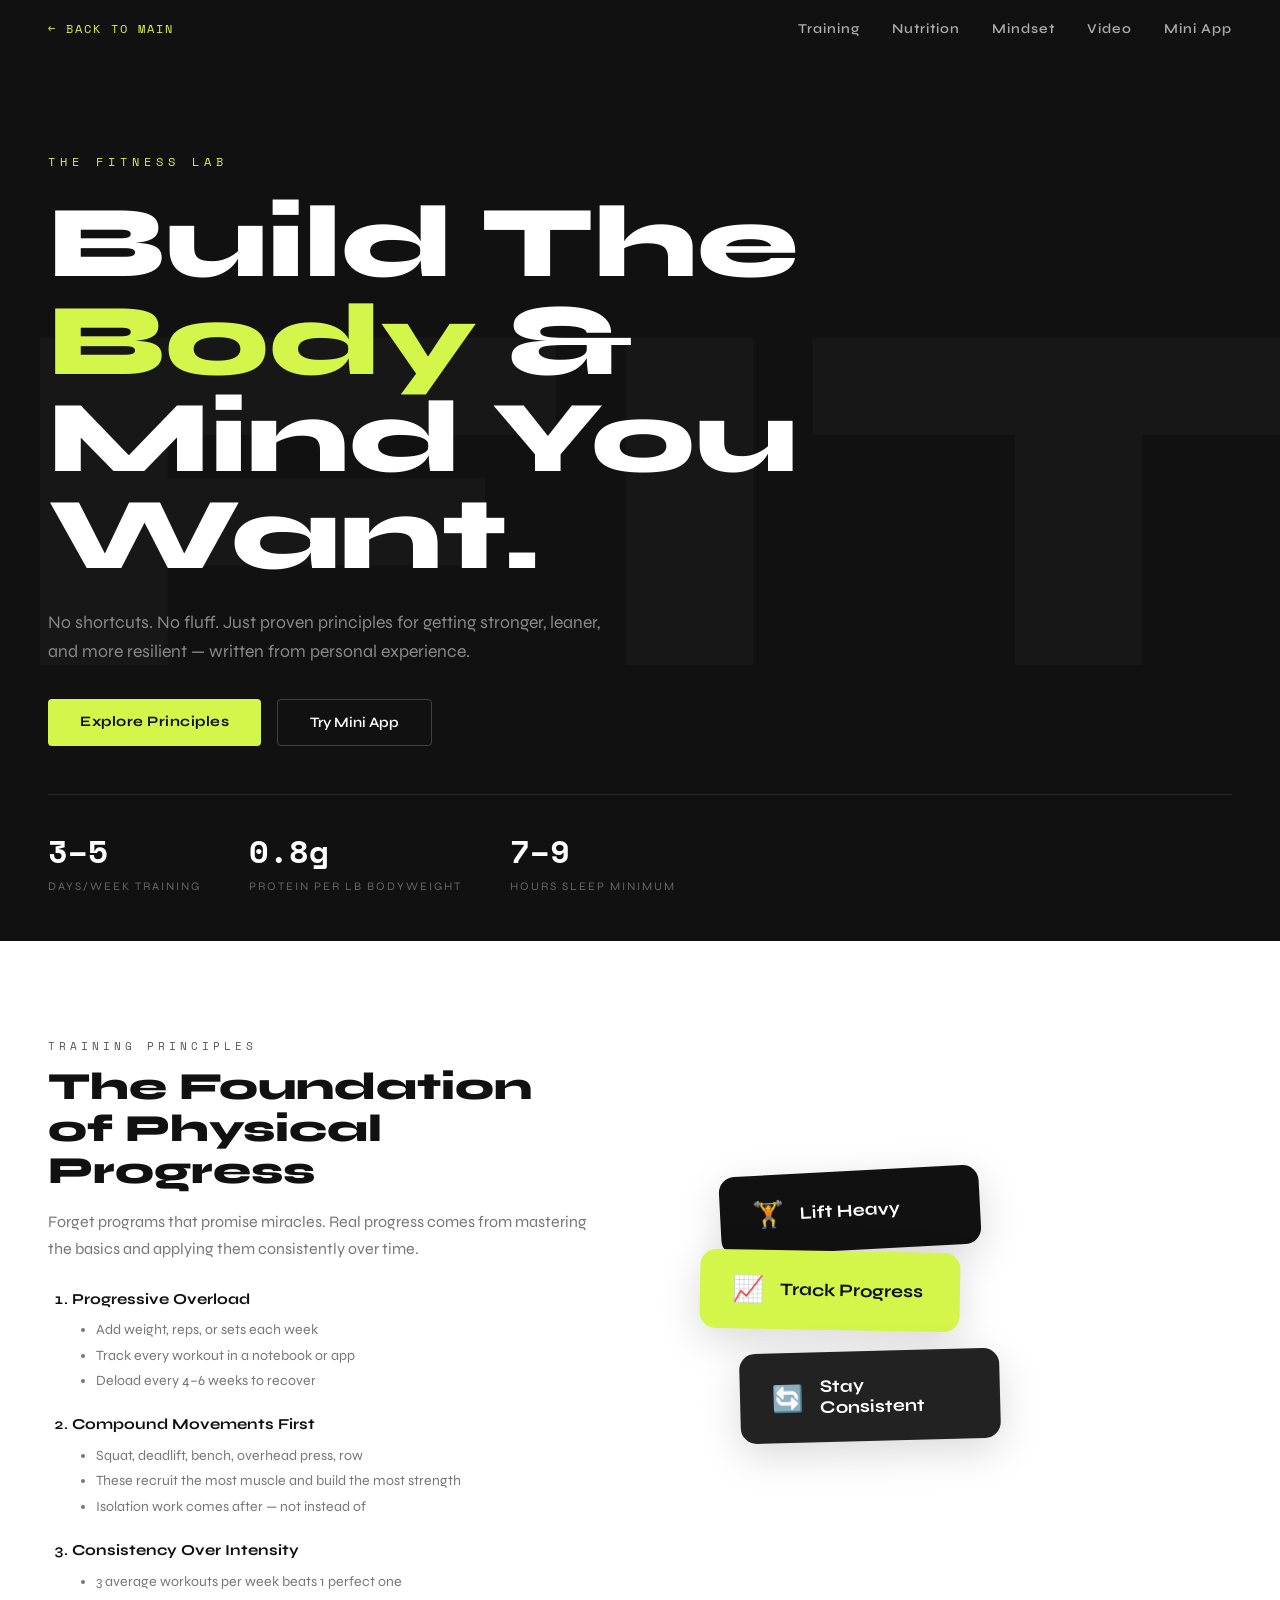
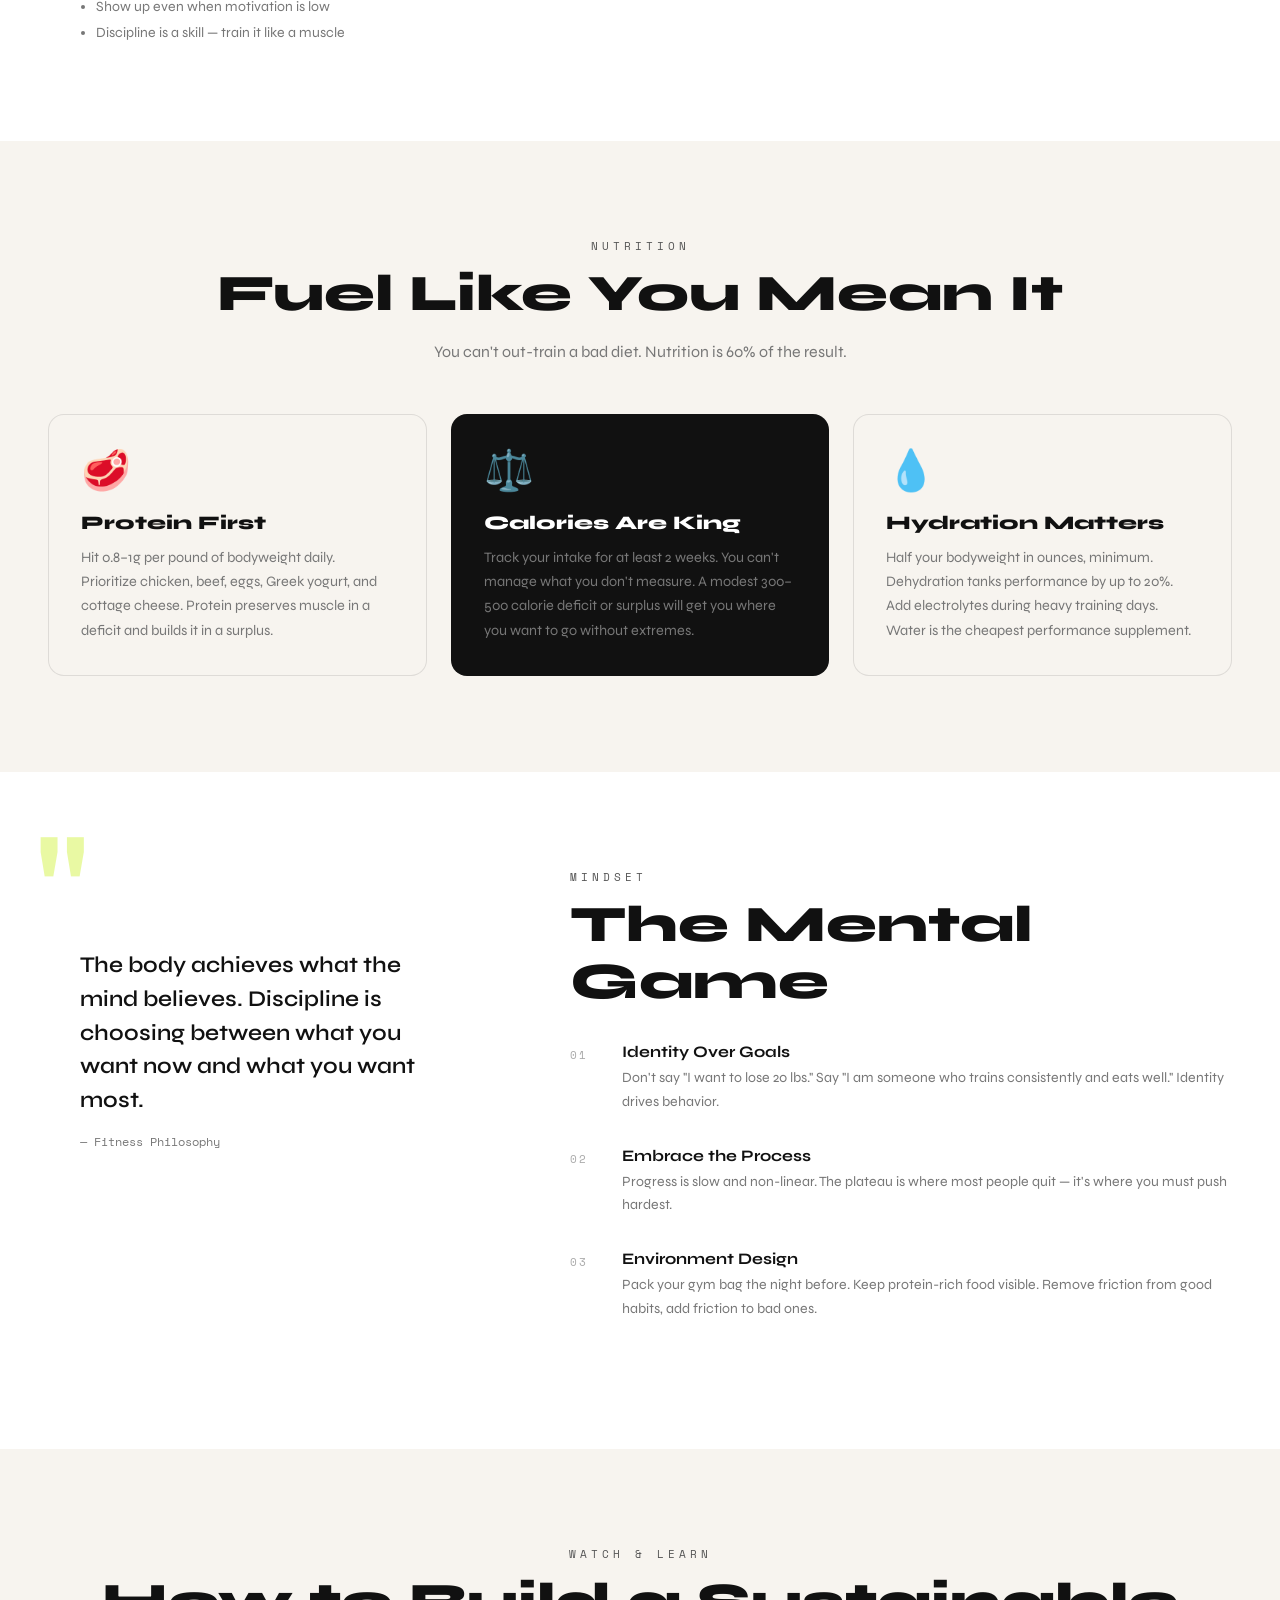
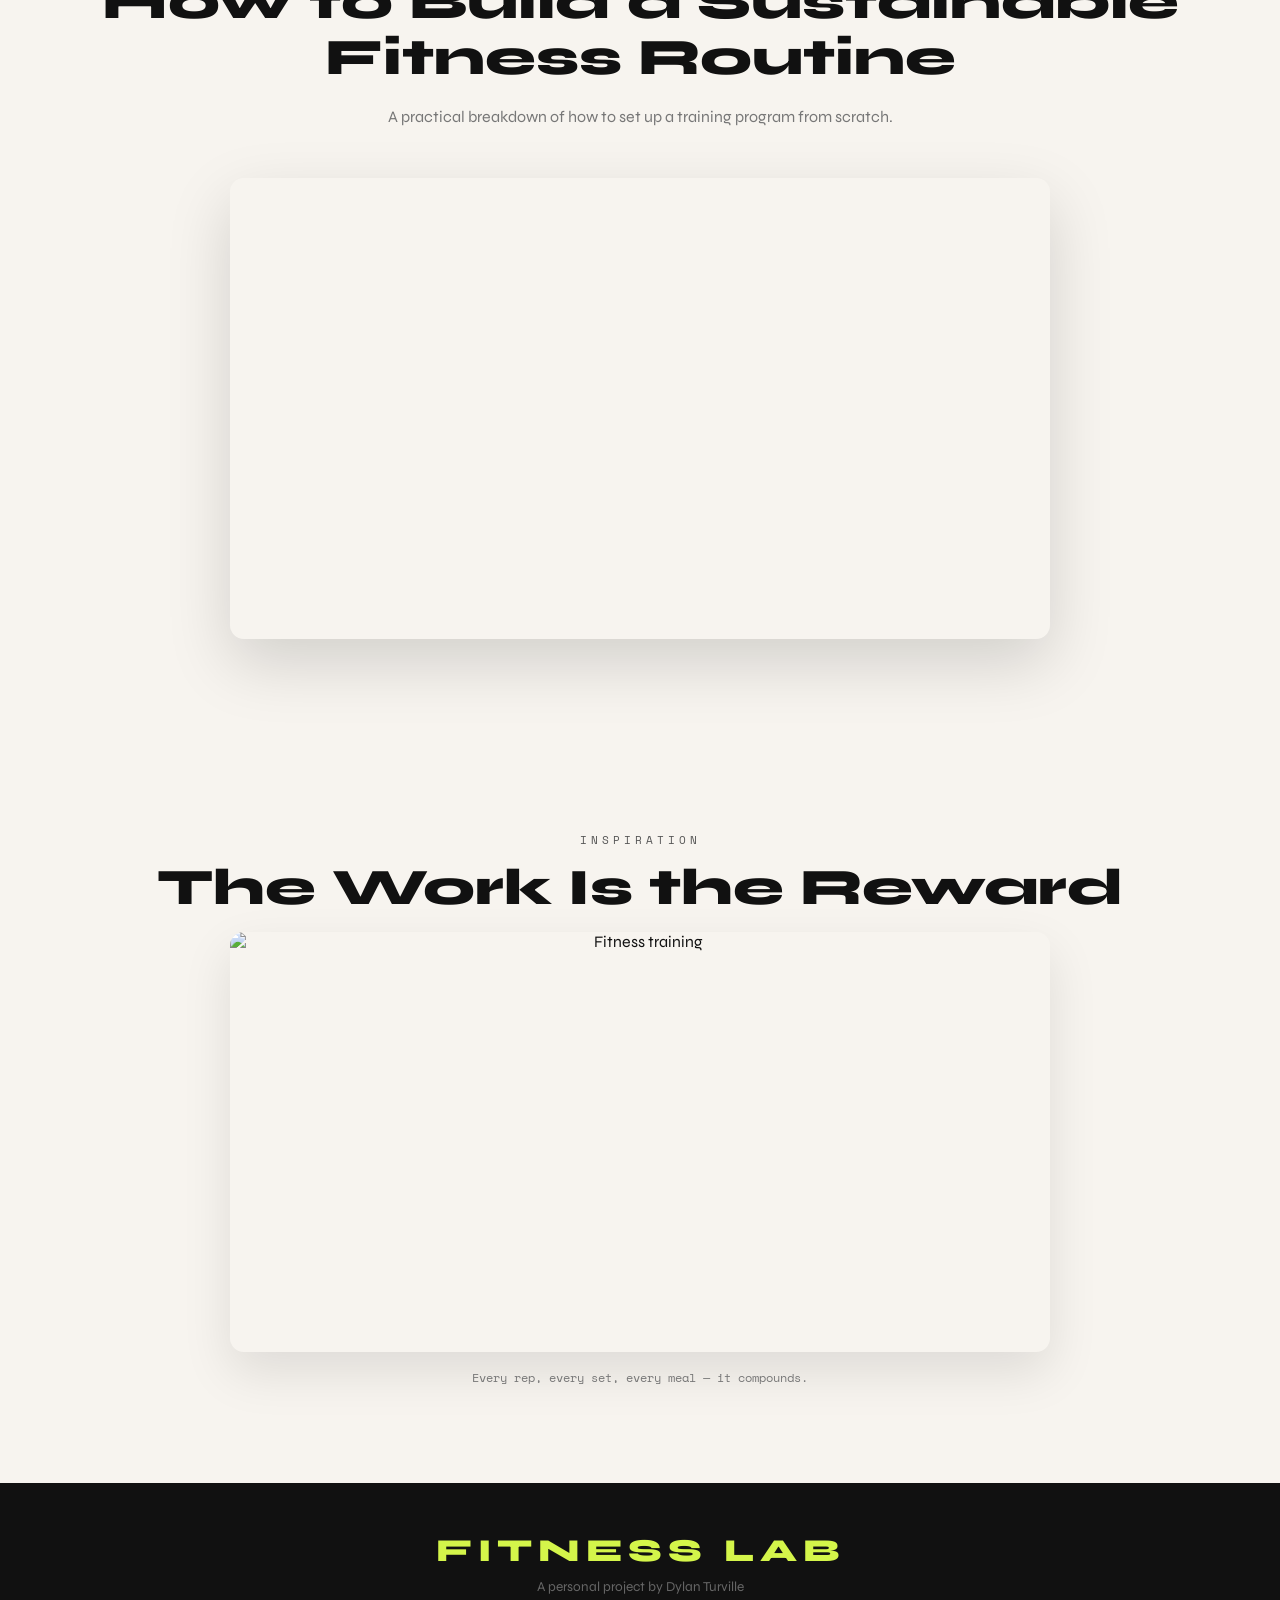
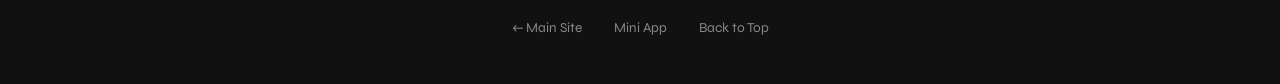
==== scratch.html @ 55422000 "Add files via upload" ====
<!DOCTYPE html>
<html lang="en">
<head>
  <meta charset="UTF-8"/>
  <meta name="viewport" content="width=device-width, initial-scale=1.0"/>
  <title>Fitness Lab — Dylan</title>
  <link href="https://fonts.googleapis.com/css2?family=Clash+Display:wght@400;600;700&family=Space+Mono:wght@400;700&family=Syne:wght@400;600;800&display=swap" rel="stylesheet"/>
  <link rel="stylesheet" href="style2.css"/>
</head>
<body>

<!-- NAV -->
<nav class="s-nav">
  <a href="index.html" class="s-nav-logo">← BACK TO MAIN</a>
  <div class="s-nav-links">
    <a href="#what">Training</a>
    <a href="#nutrition">Nutrition</a>
    <a href="#mindset">Mindset</a>
    <a href="#video">Video</a>
    <a href="app.html">Mini App</a>
  </div>
</nav>

<!-- HERO -->
<header class="s-hero">
  <div class="s-hero-bg-text">FIT</div>
  <div class="s-hero-content">
    <p class="s-eyebrow">THE FITNESS LAB</p>
    <h1 class="s-hero-h1">Build The<br><em>Body</em> &amp;<br>Mind You Want.</h1>
    <p class="s-hero-p">No shortcuts. No fluff. Just proven principles for getting stronger, leaner, and more resilient — written from personal experience.</p>
    <div class="s-hero-cta-row">
      <a href="#what" class="s-btn-primary">Explore Principles</a>
      <a href="app.html" class="s-btn-ghost">Try Mini App</a>
    </div>
  </div>
  <div class="s-hero-stats">
    <div class="s-stat"><span class="s-stat-n">3–5</span><span class="s-stat-l">Days/Week Training</span></div>
    <div class="s-stat"><span class="s-stat-n">0.8g</span><span class="s-stat-l">Protein per lb bodyweight</span></div>
    <div class="s-stat"><span class="s-stat-n">7–9</span><span class="s-stat-l">Hours Sleep Minimum</span></div>
  </div>
</header>

<!-- TRAINING SECTION — unordered list inside ordered list -->
<section id="what" class="s-section s-alt">
  <div class="s-container s-two-col">
    <div class="s-col-text">
      <span class="s-label">TRAINING PRINCIPLES</span>
      <h2>The Foundation of Physical Progress</h2>
      <p>Forget programs that promise miracles. Real progress comes from mastering the basics and applying them consistently over time.</p>

      <!-- ORDERED LIST -->
      <ol class="s-list-ordered">
        <li>
          <strong>Progressive Overload</strong>
          <ul class="s-list-unordered">
            <li>Add weight, reps, or sets each week</li>
            <li>Track every workout in a notebook or app</li>
            <li>Deload every 4–6 weeks to recover</li>
          </ul>
        </li>
        <li>
          <strong>Compound Movements First</strong>
          <ul class="s-list-unordered">
            <li>Squat, deadlift, bench, overhead press, row</li>
            <li>These recruit the most muscle and build the most strength</li>
            <li>Isolation work comes after — not instead of</li>
          </ul>
        </li>
        <li>
          <strong>Consistency Over Intensity</strong>
          <ul class="s-list-unordered">
            <li>3 average workouts per week beats 1 perfect one</li>
            <li>Show up even when motivation is low</li>
            <li>Discipline is a skill — train it like a muscle</li>
          </ul>
        </li>
      </ol>
    </div>
    <div class="s-col-visual">
      <div class="s-card-stack">
        <div class="s-card s-card-1"><span class="s-card-icon">🏋️</span><span>Lift Heavy</span></div>
        <div class="s-card s-card-2"><span class="s-card-icon">📈</span><span>Track Progress</span></div>
        <div class="s-card s-card-3"><span class="s-card-icon">🔄</span><span>Stay Consistent</span></div>
      </div>
    </div>
  </div>
</section>

<!-- NUTRITION SECTION -->
<section id="nutrition" class="s-section">
  <div class="s-container">
    <div class="s-section-header">
      <span class="s-label">NUTRITION</span>
      <h2>Fuel Like You Mean It</h2>
      <p class="s-section-sub">You can't out-train a bad diet. Nutrition is 60% of the result.</p>
    </div>
    <div class="s-grid-3">
      <div class="s-nutrition-card">
        <div class="s-n-icon">🥩</div>
        <h3>Protein First</h3>
        <p>Hit 0.8–1g per pound of bodyweight daily. Prioritize chicken, beef, eggs, Greek yogurt, and cottage cheese. Protein preserves muscle in a deficit and builds it in a surplus.</p>
      </div>
      <div class="s-nutrition-card s-nutrition-card--highlight">
        <div class="s-n-icon">⚖️</div>
        <h3>Calories Are King</h3>
        <p>Track your intake for at least 2 weeks. You can't manage what you don't measure. A modest 300–500 calorie deficit or surplus will get you where you want to go without extremes.</p>
      </div>
      <div class="s-nutrition-card">
        <div class="s-n-icon">💧</div>
        <h3>Hydration Matters</h3>
        <p>Half your bodyweight in ounces, minimum. Dehydration tanks performance by up to 20%. Add electrolytes during heavy training days. Water is the cheapest performance supplement.</p>
      </div>
    </div>
  </div>
</section>

<!-- MINDSET / ANCHOR SECTION -->
<section id="mindset" class="s-section s-alt">
  <div class="s-container s-mindset-layout">
    <div class="s-mindset-quote">
      <div class="s-big-quote">"</div>
      <blockquote>The body achieves what the mind believes. Discipline is choosing between what you want now and what you want most.</blockquote>
      <cite>— Fitness Philosophy</cite>
    </div>
    <div class="s-mindset-tips">
      <span class="s-label">MINDSET</span>
      <h2>The Mental Game</h2>
      <div class="s-tip"><span class="s-tip-num">01</span><div><strong>Identity Over Goals</strong><p>Don't say "I want to lose 20 lbs." Say "I am someone who trains consistently and eats well." Identity drives behavior.</p></div></div>
      <div class="s-tip"><span class="s-tip-num">02</span><div><strong>Embrace the Process</strong><p>Progress is slow and non-linear. The plateau is where most people quit — it's where you must push hardest.</p></div></div>
      <div class="s-tip"><span class="s-tip-num">03</span><div><strong>Environment Design</strong><p>Pack your gym bag the night before. Keep protein-rich food visible. Remove friction from good habits, add friction to bad ones.</p></div></div>
    </div>
  </div>
</section>

<!-- YOUTUBE EMBED (on-page anchor #video) -->
<section id="video" class="s-section">
  <div class="s-container s-center">
    <span class="s-label">WATCH & LEARN</span>
    <h2>How to Build a Sustainable Fitness Routine</h2>
    <p class="s-section-sub">A practical breakdown of how to set up a training program from scratch.</p>
    <div class="s-video-wrapper">
      <iframe src="https://www.youtube.com/embed/bqt7qh5oq38" title="Fitness Routine" frameborder="0" allowfullscreen></iframe>
    </div>
  </div>
</section>

<!-- IMAGE FROM BOOTSTRAP CDN -->
<section class="s-section s-alt s-image-section">
  <div class="s-container s-center">
    <span class="s-label">INSPIRATION</span>
    <h2>The Work Is the Reward</h2>
    <img src="https://images.unsplash.com/photo-1517836357463-d25dfeac3438?w=900&q=80" alt="Fitness training" class="s-feature-image"/>
    <p class="s-img-caption">Every rep, every set, every meal — it compounds.</p>
  </div>
</section>

<!-- FOOTER -->
<footer class="s-footer">
  <p class="s-footer-logo">FITNESS LAB</p>
  <p class="s-footer-sub">A personal project by Dylan Turville</p>
  <div class="s-footer-links">
    <a href="index.html">← Main Site</a>
    <a href="app.html">Mini App</a>
    <a href="#what">Back to Top</a>
  </div>
</footer>

</body>
</html>
---- style2.css ----
/* ===== STYLE2.CSS — Scratch Page Custom Stylesheet ===== */

/* ── CSS VARIABLES ── */
:root {
  --bg: #f7f4ef;
  --ink: #111;
  --accent: #d4f54a;
  --accent-dark: #b8d93a;
  --muted: #777;
  --card-bg: #fff;
  --border: rgba(0,0,0,0.1);
}

/* ── RESET / BASE ── */
*, *::before, *::after { box-sizing: border-box; margin: 0; padding: 0; }

/* Font family - body */
body {
  font-family: 'Syne', sans-serif;
  background: var(--bg);
  color: var(--ink);
  overflow-x: hidden;
}

/* Font family - headings */
h1, h2, h3 {
  font-family: 'Syne', sans-serif;
  font-weight: 800;
}

/* Font color - accent */
em { color: #d4f54a; font-style: normal; }
.s-label { color: #555; }
.s-stat-n { color: var(--ink); }

/* ── NAVIGATION ── */
.s-nav {
  display: flex;
  justify-content: space-between;
  align-items: center;
  padding: 1.2rem 3rem;
  background: var(--ink);
  position: sticky;
  top: 0;
  z-index: 100;
}
.s-nav-logo {
  color: var(--accent);
  text-decoration: none;
  font-family: 'Space Mono', monospace;
  font-size: 0.78rem;
  letter-spacing: 2px;
}
.s-nav-links {
  display: flex;
  gap: 2rem;
}
.s-nav-links a {
  color: #aaa;
  text-decoration: none;
  font-size: 0.85rem;
  font-weight: 600;
  letter-spacing: 1px;
  transition: color 0.2s;
}
.s-nav-links a:hover { color: var(--accent); }

/* ── HERO ── */
.s-hero {
  min-height: 95vh;
  background: var(--ink);
  display: grid;
  grid-template-rows: 1fr auto;
  align-items: center;
  padding: 6rem 3rem 3rem;
  position: relative;
  overflow: hidden;
}
.s-hero-bg-text {
  position: absolute;
  font-family: 'Syne', sans-serif;
  font-weight: 800;
  font-size: clamp(20rem, 40vw, 38rem);
  color: rgba(255,255,255,0.025);
  top: 50%;
  right: -5rem;
  transform: translateY(-50%);
  pointer-events: none;
  line-height: 1;
  user-select: none;
}
.s-hero-content { max-width: 800px; position: relative; z-index: 2; }
.s-eyebrow {
  font-family: 'Space Mono', monospace;
  font-size: 0.72rem;
  letter-spacing: 5px;
  color: var(--accent);
  display: block;
  margin-bottom: 1.5rem;
}
.s-hero-h1 {
  font-size: clamp(3.5rem, 8vw, 7.5rem);
  line-height: 0.95;
  color: #fff;
  margin-bottom: 1.5rem;
}
.s-hero-h1 em { color: var(--accent); }
.s-hero-p {
  font-size: 1.1rem;
  color: #888;
  max-width: 560px;
  line-height: 1.7;
  margin-bottom: 2rem;
}
.s-hero-cta-row { display: flex; gap: 1rem; }
.s-btn-primary {
  background: var(--accent);
  color: var(--ink);
  padding: 0.85rem 2rem;
  border-radius: 4px;
  font-weight: 700;
  text-decoration: none;
  font-size: 0.9rem;
  letter-spacing: 0.5px;
  transition: background 0.2s;
}
.s-btn-primary:hover { background: var(--accent-dark); }
.s-btn-ghost {
  background: transparent;
  color: #fff;
  padding: 0.85rem 2rem;
  border-radius: 4px;
  border: 1px solid rgba(255,255,255,0.2);
  font-weight: 600;
  text-decoration: none;
  font-size: 0.9rem;
  transition: border-color 0.2s;
}
.s-btn-ghost:hover { border-color: var(--accent); color: var(--accent); }
.s-hero-stats {
  display: flex;
  gap: 3rem;
  border-top: 1px solid rgba(255,255,255,0.1);
  padding-top: 2rem;
  margin-top: 3rem;
  position: relative;
  z-index: 2;
}
.s-stat { display: flex; flex-direction: column; gap: 0.25rem; }
.s-stat-n {
  font-family: 'Space Mono', monospace;
  font-size: 2rem;
  color: #fff;
  font-weight: 700;
}
.s-stat-l {
  font-size: 0.72rem;
  color: #666;
  letter-spacing: 2px;
  text-transform: uppercase;
}

/* ── SHARED SECTION ── */
.s-section { padding: 6rem 3rem; }
.s-alt { background: #fff; }
.s-container { max-width: 1200px; margin: 0 auto; }
.s-center { text-align: center; }
.s-label {
  font-family: 'Space Mono', monospace;
  font-size: 0.7rem;
  letter-spacing: 4px;
  text-transform: uppercase;
  display: block;
  margin-bottom: 0.75rem;
}
.s-section h2 {
  font-size: clamp(2rem, 4vw, 3.2rem);
  line-height: 1.1;
  margin-bottom: 1rem;
}
.s-section-sub {
  font-size: 1rem;
  color: var(--muted);
  max-width: 560px;
  margin: 0 auto 3rem;
  line-height: 1.7;
}
.s-section-header { text-align: center; margin-bottom: 3rem; }

/* ── TRAINING TWO-COL ── */
.s-two-col { display: grid; grid-template-columns: 1fr 1fr; gap: 5rem; align-items: center; }
.s-col-text h2 { font-size: 2.4rem; margin-bottom: 1rem; }
.s-col-text p { color: var(--muted); line-height: 1.7; margin-bottom: 1.5rem; }

/* Ordered list */
.s-list-ordered {
  list-style: decimal;
  padding-left: 1.5rem;
  display: flex;
  flex-direction: column;
  gap: 1.2rem;
}
.s-list-ordered > li {
  font-weight: 600;
  font-size: 0.95rem;
  color: var(--ink);
  line-height: 1.6;
}

/* Unordered list (nested) */
.s-list-unordered {
  list-style: disc;
  padding-left: 1.5rem;
  margin-top: 0.4rem;
}
.s-list-unordered li {
  font-weight: 400;
  font-size: 0.88rem;
  color: var(--muted);
  line-height: 1.8;
}

/* Stacked cards */
.s-card-stack { position: relative; height: 340px; }
.s-card {
  position: absolute;
  background: var(--ink);
  color: #fff;
  border-radius: 16px;
  padding: 1.5rem 2rem;
  display: flex;
  align-items: center;
  gap: 1rem;
  font-weight: 700;
  font-size: 1.1rem;
  width: 260px;
  box-shadow: 0 12px 40px rgba(0,0,0,0.15);
}
.s-card-icon { font-size: 1.6rem; }
.s-card-1 { top: 0; left: 40px; transform: rotate(-3deg); background: var(--ink); }
.s-card-2 { top: 80px; left: 20px; transform: rotate(1deg); background: #d4f54a; color: var(--ink); }
.s-card-3 { top: 180px; left: 60px; transform: rotate(-1.5deg); background: #222; }

/* ── NUTRITION ── */
.s-grid-3 { display: grid; grid-template-columns: repeat(3, 1fr); gap: 1.5rem; }
.s-nutrition-card {
  background: var(--bg);
  border-radius: 16px;
  padding: 2rem;
  border: 1px solid var(--border);
  transition: transform 0.2s ease;
}
.s-nutrition-card:hover { transform: translateY(-5px); }
.s-nutrition-card--highlight { background: var(--ink); color: #fff; border-color: transparent; }
.s-nutrition-card--highlight p { color: #aaa; }
.s-n-icon { font-size: 2.5rem; margin-bottom: 1rem; }
.s-nutrition-card h3 { font-size: 1.2rem; margin-bottom: 0.75rem; }
.s-nutrition-card p { font-size: 0.9rem; color: var(--muted); line-height: 1.7; }

/* ── MINDSET ── */
.s-mindset-layout { display: grid; grid-template-columns: 1fr 1.5fr; gap: 5rem; align-items: start; }
.s-mindset-quote { position: relative; padding: 2rem; }
.s-big-quote {
  font-family: 'Syne', sans-serif;
  font-size: 12rem;
  color: var(--accent);
  opacity: 0.5;
  line-height: 0.5;
  position: absolute;
  top: -1rem;
  left: -1rem;
  pointer-events: none;
}
blockquote {
  font-size: 1.4rem;
  font-weight: 600;
  line-height: 1.5;
  color: var(--ink);
  position: relative;
  z-index: 1;
  margin-top: 3rem;
}
cite { font-family: 'Space Mono', monospace; font-size: 0.75rem; color: var(--muted); margin-top: 1rem; display: block; font-style: normal; }
.s-mindset-tips h2 { margin-bottom: 2rem; }
.s-tip { display: flex; gap: 1.5rem; margin-bottom: 2rem; align-items: flex-start; }
.s-tip-num {
  font-family: 'Space Mono', monospace;
  font-size: 0.7rem;
  color: #aaa;
  letter-spacing: 2px;
  min-width: 28px;
  padding-top: 4px;
}
.s-tip strong { display: block; font-size: 1rem; margin-bottom: 0.3rem; }
.s-tip p { font-size: 0.88rem; color: var(--muted); line-height: 1.7; }

/* ── VIDEO ── */
.s-video-wrapper {
  position: relative;
  width: 100%;
  max-width: 820px;
  margin: 0 auto;
  aspect-ratio: 16/9;
  border-radius: 14px;
  overflow: hidden;
  box-shadow: 0 24px 64px rgba(0,0,0,0.15);
}
.s-video-wrapper iframe { width: 100%; height: 100%; border: none; }

/* ── IMAGE SECTION ── */
.s-image-section { background: var(--bg); }
.s-feature-image {
  width: 100%;
  max-width: 820px;
  height: 420px;
  object-fit: cover;
  border-radius: 14px;
  margin: 0 auto 1rem;
  display: block;
  box-shadow: 0 20px 50px rgba(0,0,0,0.1);
}
.s-img-caption { font-family: 'Space Mono', monospace; font-size: 0.78rem; color: var(--muted); margin-top: 0.5rem; }

/* ── FOOTER ── */
.s-footer {
  background: var(--ink);
  color: #fff;
  text-align: center;
  padding: 3rem;
}
.s-footer-logo {
  font-family: 'Syne', sans-serif;
  font-weight: 800;
  font-size: 2rem;
  letter-spacing: 6px;
  color: var(--accent);
  margin-bottom: 0.5rem;
}
.s-footer-sub { color: #666; font-size: 0.85rem; margin-bottom: 1.5rem; }
.s-footer-links { display: flex; justify-content: center; gap: 2rem; }
.s-footer-links a { color: #888; text-decoration: none; font-size: 0.85rem; transition: color 0.2s; }
.s-footer-links a:hover { color: var(--accent); }

/* ── RESPONSIVE ── */
@media (max-width: 768px) {
  .s-nav { padding: 1rem 1.5rem; flex-direction: column; gap: 1rem; }
  .s-nav-links { gap: 1rem; flex-wrap: wrap; justify-content: center; }
  .s-hero { padding: 4rem 1.5rem 2rem; }
  .s-section { padding: 4rem 1.5rem; }
  .s-two-col { grid-template-columns: 1fr; }
  .s-grid-3 { grid-template-columns: 1fr; }
  .s-mindset-layout { grid-template-columns: 1fr; }
  .s-hero-stats { flex-direction: column; gap: 1.5rem; }
  .s-card-stack { height: 200px; }
}
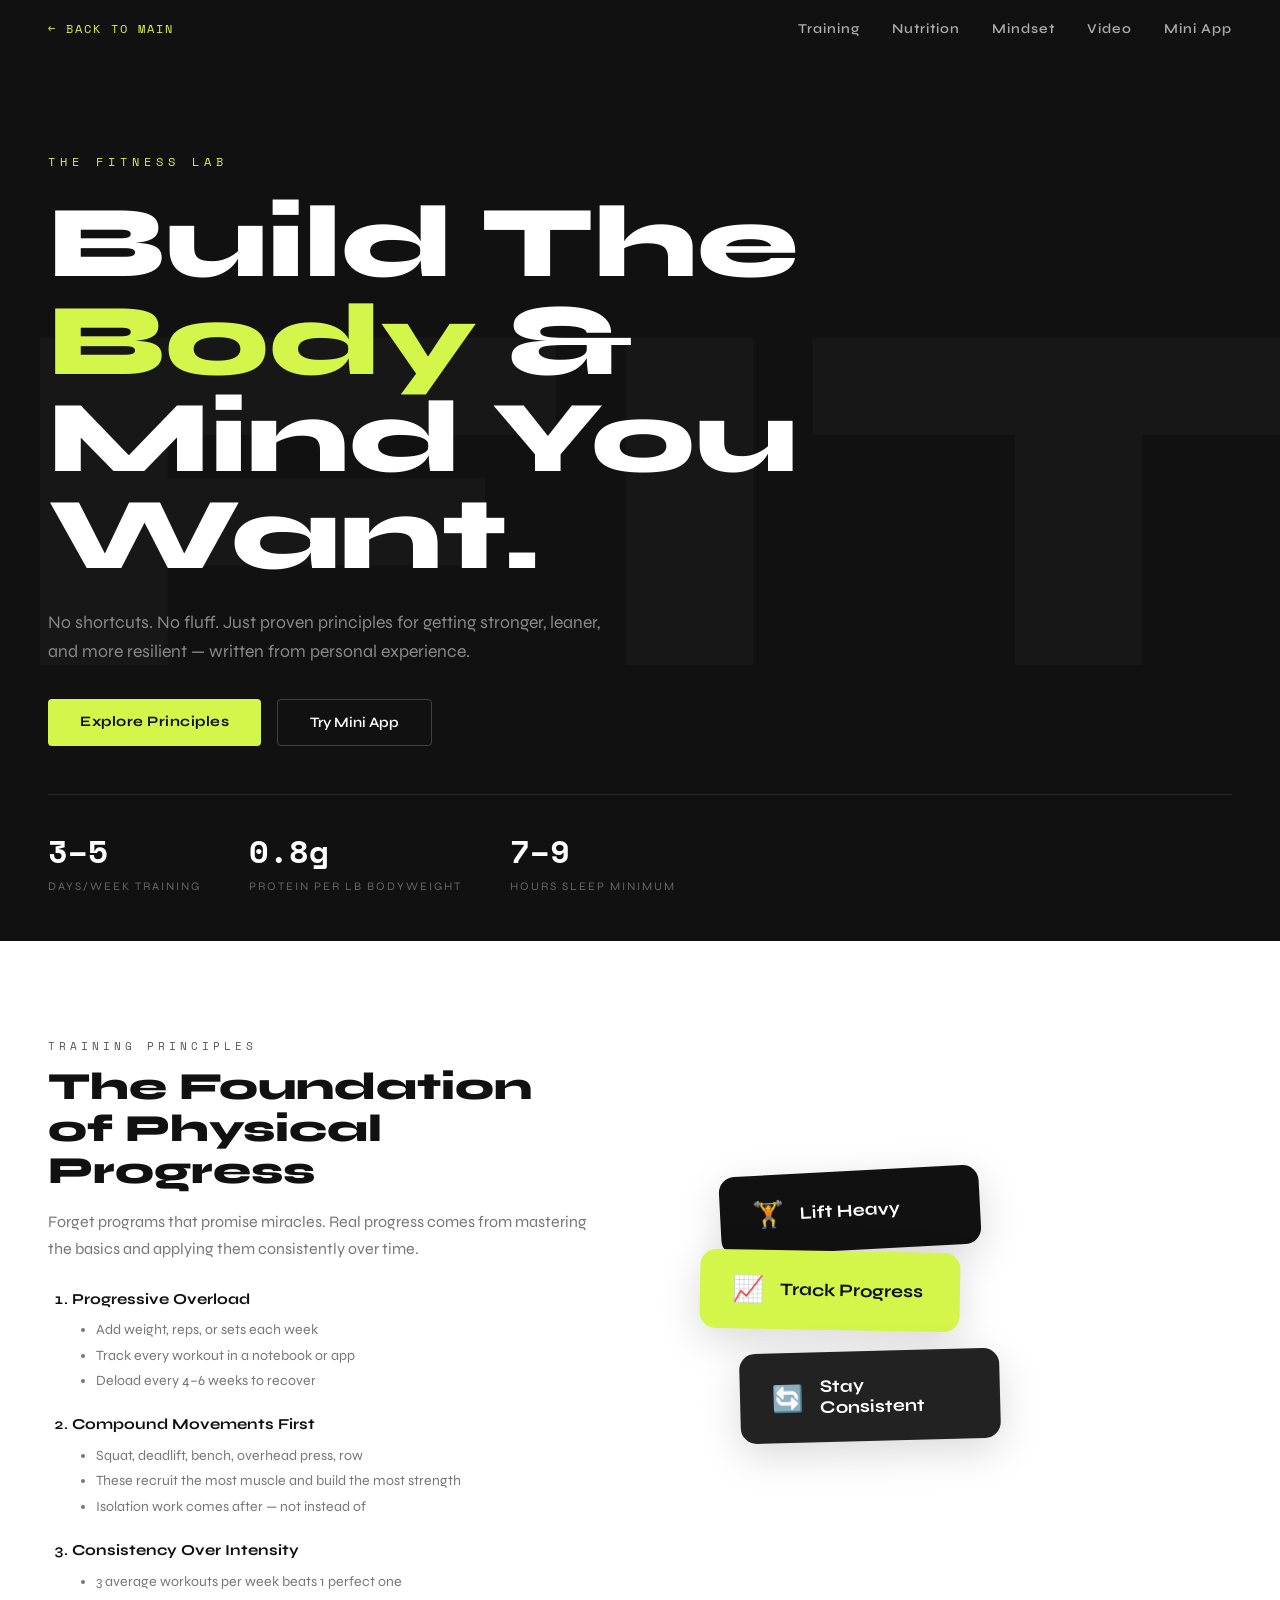
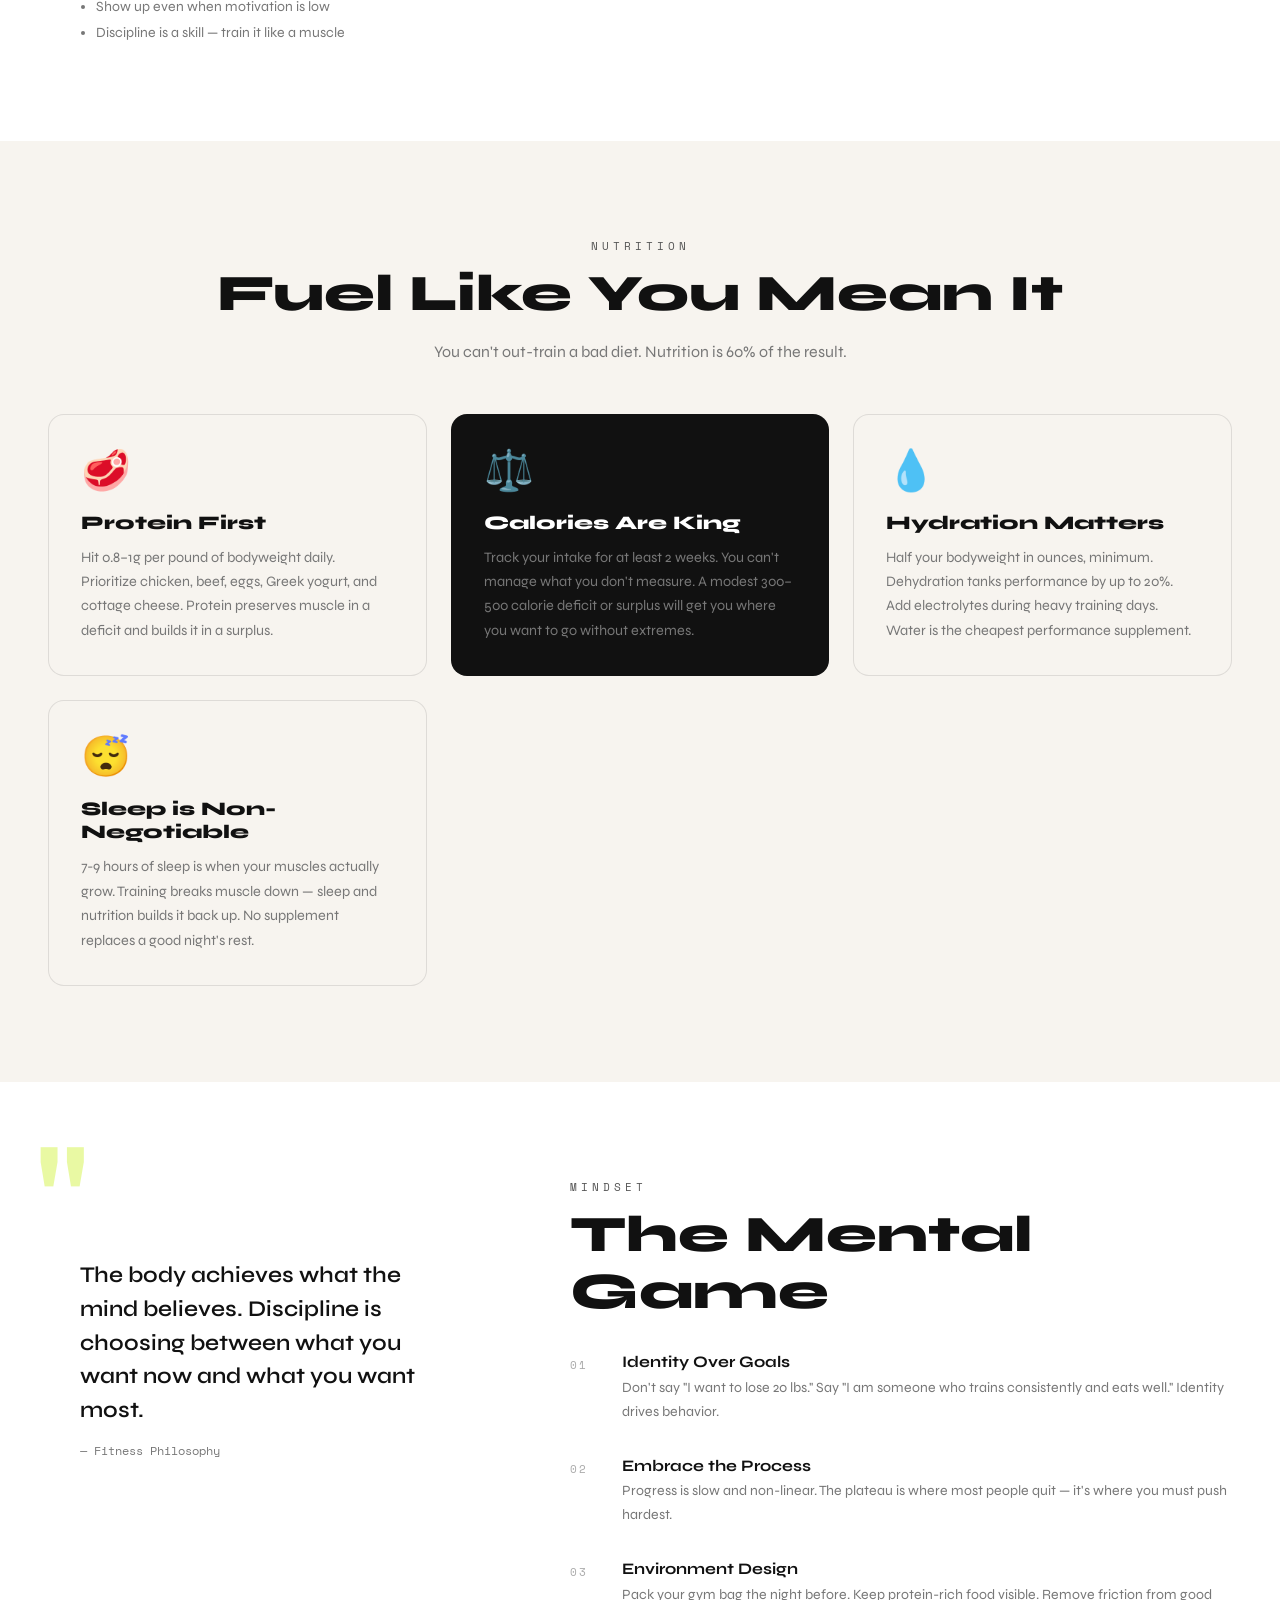
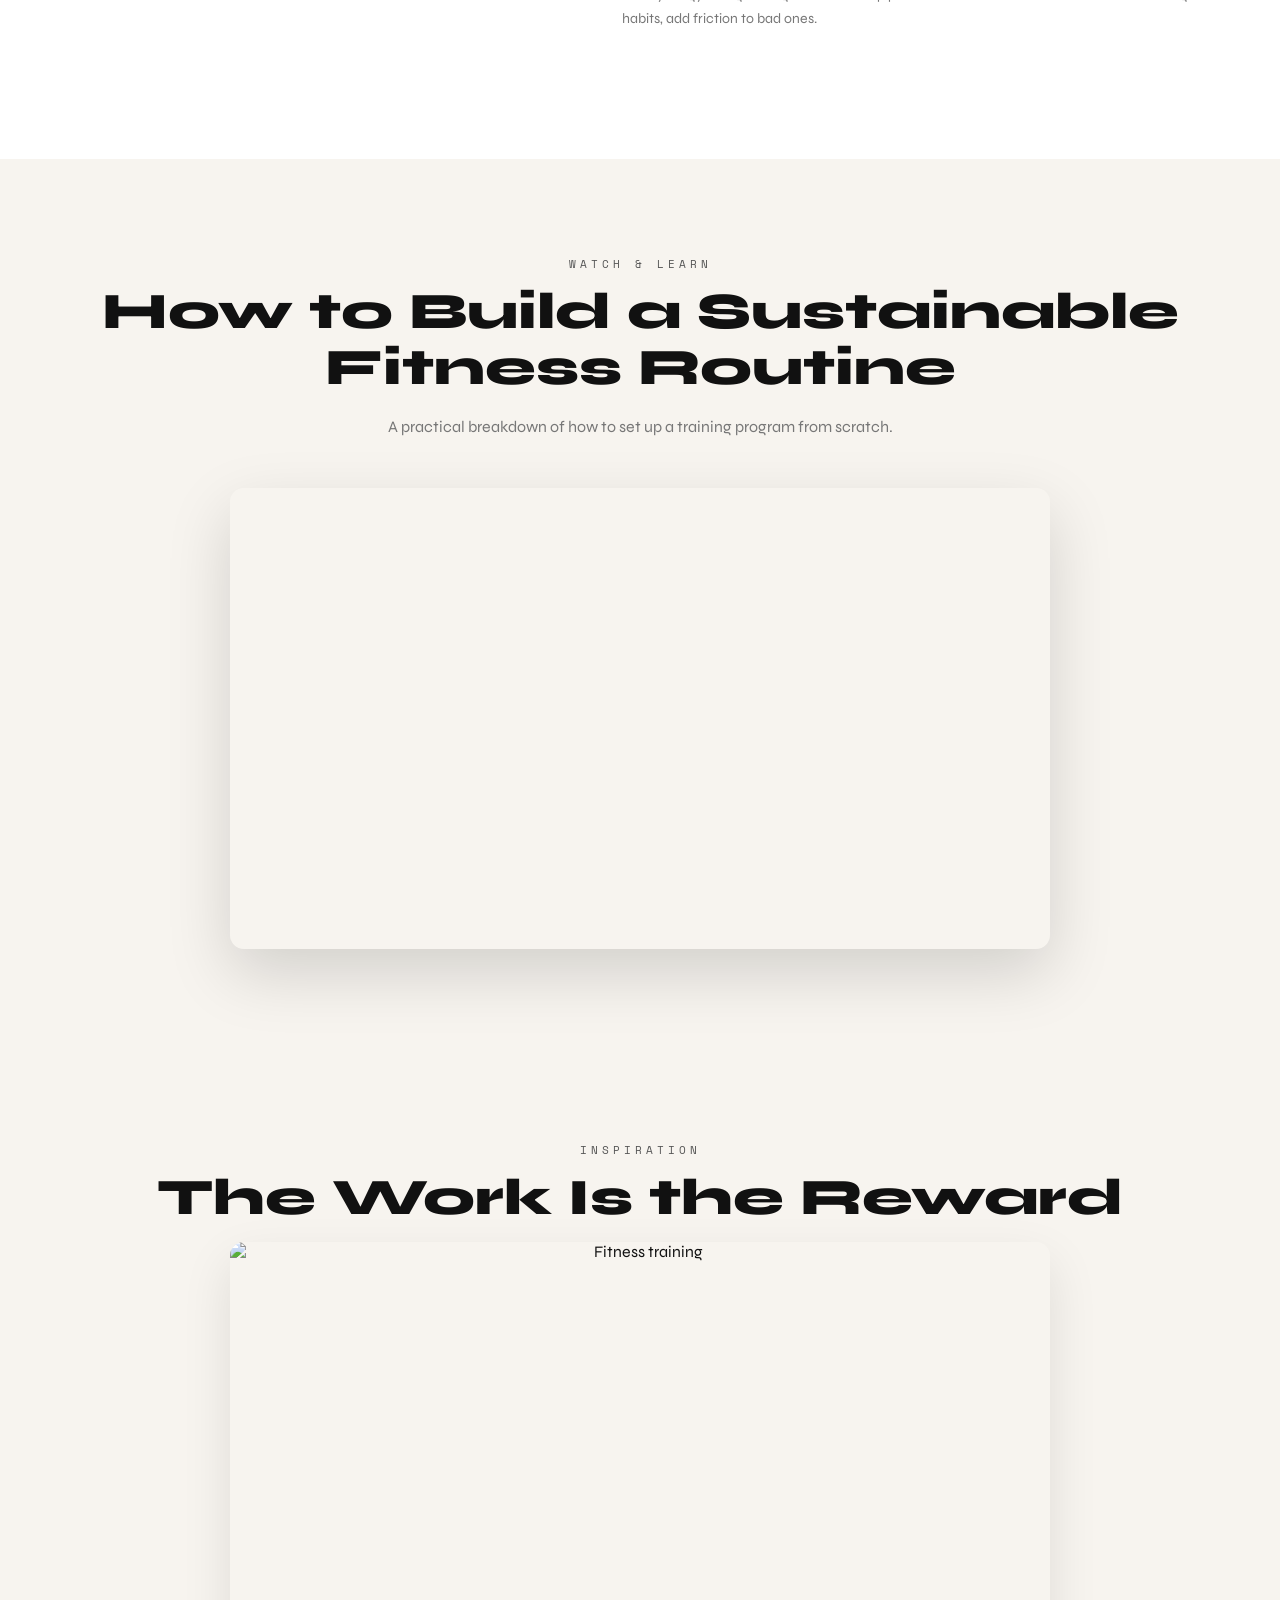
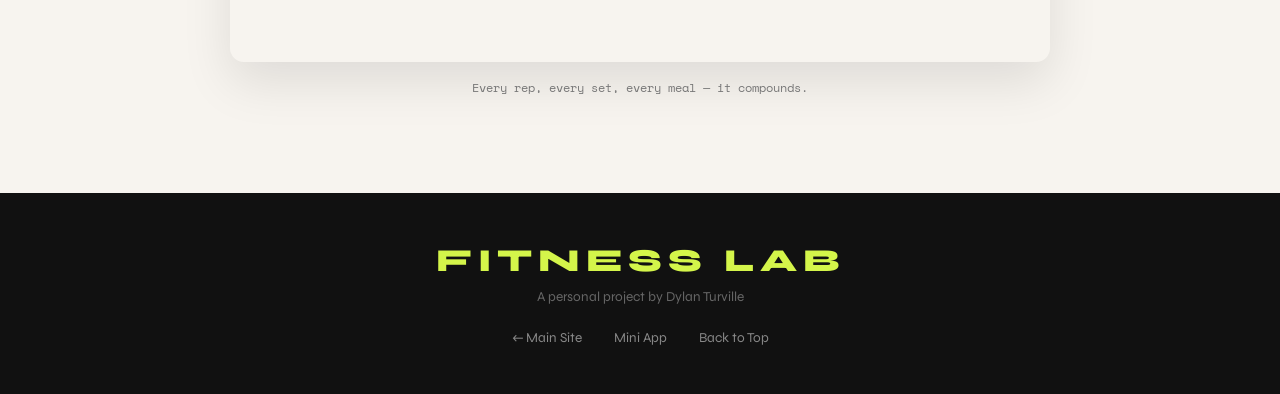
==== commit 3bbc264d: "Add files via upload" ====
--- a/scratch.html
+++ b/scratch.html
@@ -110,6 +110,13 @@
         <h3>Hydration Matters</h3>
         <p>Half your bodyweight in ounces, minimum. Dehydration tanks performance by up to 20%. Add electrolytes during heavy training days. Water is the cheapest performance supplement.</p>
       </div>
+      <div class="s-nutrition-card">
+  <div class="s-n-icon">😴</div>
+  <h3>Sleep is Non-Negotiable</h3>
+  <p>7-9 hours of sleep is when your muscles actually grow. 
+  Training breaks muscle down — sleep and nutrition builds it back up. 
+  No supplement replaces a good night's rest.</p>
+</div>
     </div>
   </div>
 </section>
